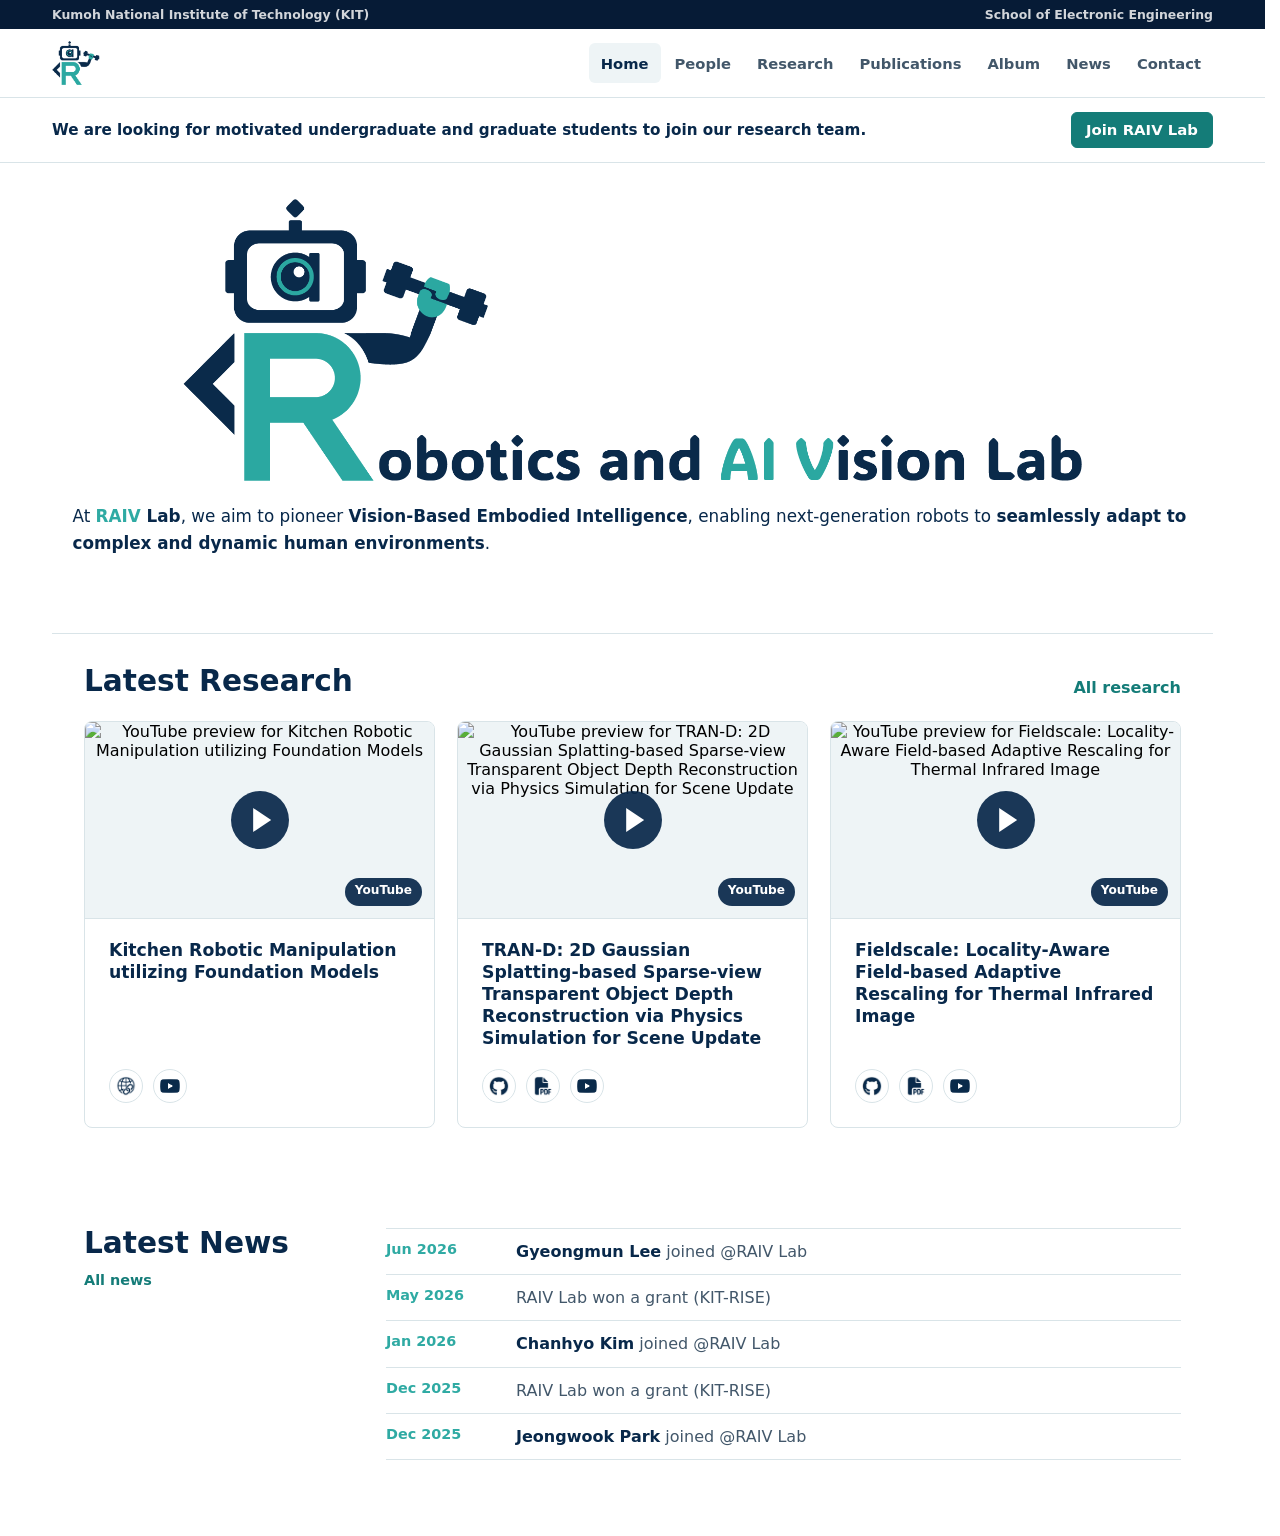
==== index.html @ 07d9d57b "init" ====
<!doctype html>
<html lang="en">
  <head>
    <meta charset="utf-8" />
    <meta name="viewport" content="width=device-width, initial-scale=1" />
    <title>RAIV Lab | Robotics and AI Vision Lab</title>
    <meta
      name="description"
      content="Robotics and AI Vision Lab at Kumoh National Institute of Technology."
    />
    <link rel="icon" href="assets/favicon.svg" type="image/svg+xml" />
    <link rel="stylesheet" href="styles.css?v=20260625-06-header-logo" />
  </head>
  <body data-page="home">
    <header class="site-header" data-header data-render="site-header"></header>

    <main>
      <section class="home-recruiting" data-render="recruiting" aria-label="Recruiting"></section>

      <section class="home-hero" aria-labelledby="hero-title">
        <div class="section-inner">
          <div class="hero-copy" data-render="home-hero"></div>
        </div>
      </section>

      <section class="section home-research-latest">
        <div class="section-inner">
          <div class="home-section-rule home-research-panel">
            <div class="section-heading spread" data-render="section-heading" data-section="latestResearch"></div>
            <div
              class="project-grid home-research-grid"
              data-render="projects"
              data-source="video-research"
              data-limit="3"
            ></div>
          </div>
        </div>
      </section>

      <section class="section home-news">
        <div class="section-inner">
          <div class="home-section-rule home-news-layout">
            <div class="section-heading" data-render="section-heading" data-section="latestNews"></div>
            <ol class="timeline news-list-simple" data-render="news" data-limit="5"></ol>
          </div>
        </div>
      </section>
    </main>
    <script src="data/site.js?v=20260625-07-refactor"></script>
    <script src="scripts/core.js?v=20260625-07-refactor"></script>
    <script src="scripts/media.js?v=20260625-07-refactor"></script>
    <script src="scripts/render-global.js?v=20260625-07-refactor"></script>
    <script src="scripts/render-projects.js?v=20260625-07-refactor"></script>
    <script src="scripts/render-people.js?v=20260625-07-refactor"></script>
    <script src="scripts/render-publications.js?v=20260625-07-refactor"></script>
    <script src="scripts/render-news.js?v=20260625-07-refactor"></script>
    <script src="scripts/render-pages.js?v=20260625-07-refactor"></script>
    <script src="scripts/main.js?v=20260625-07-refactor"></script>
  </body>
</html>
---- styles.css ----
@import url("styles/00-foundation.css");
@import url("styles/10-home.css");
@import url("styles/20-components.css");
@import url("styles/30-pages.css");
@import url("styles/90-responsive.css");
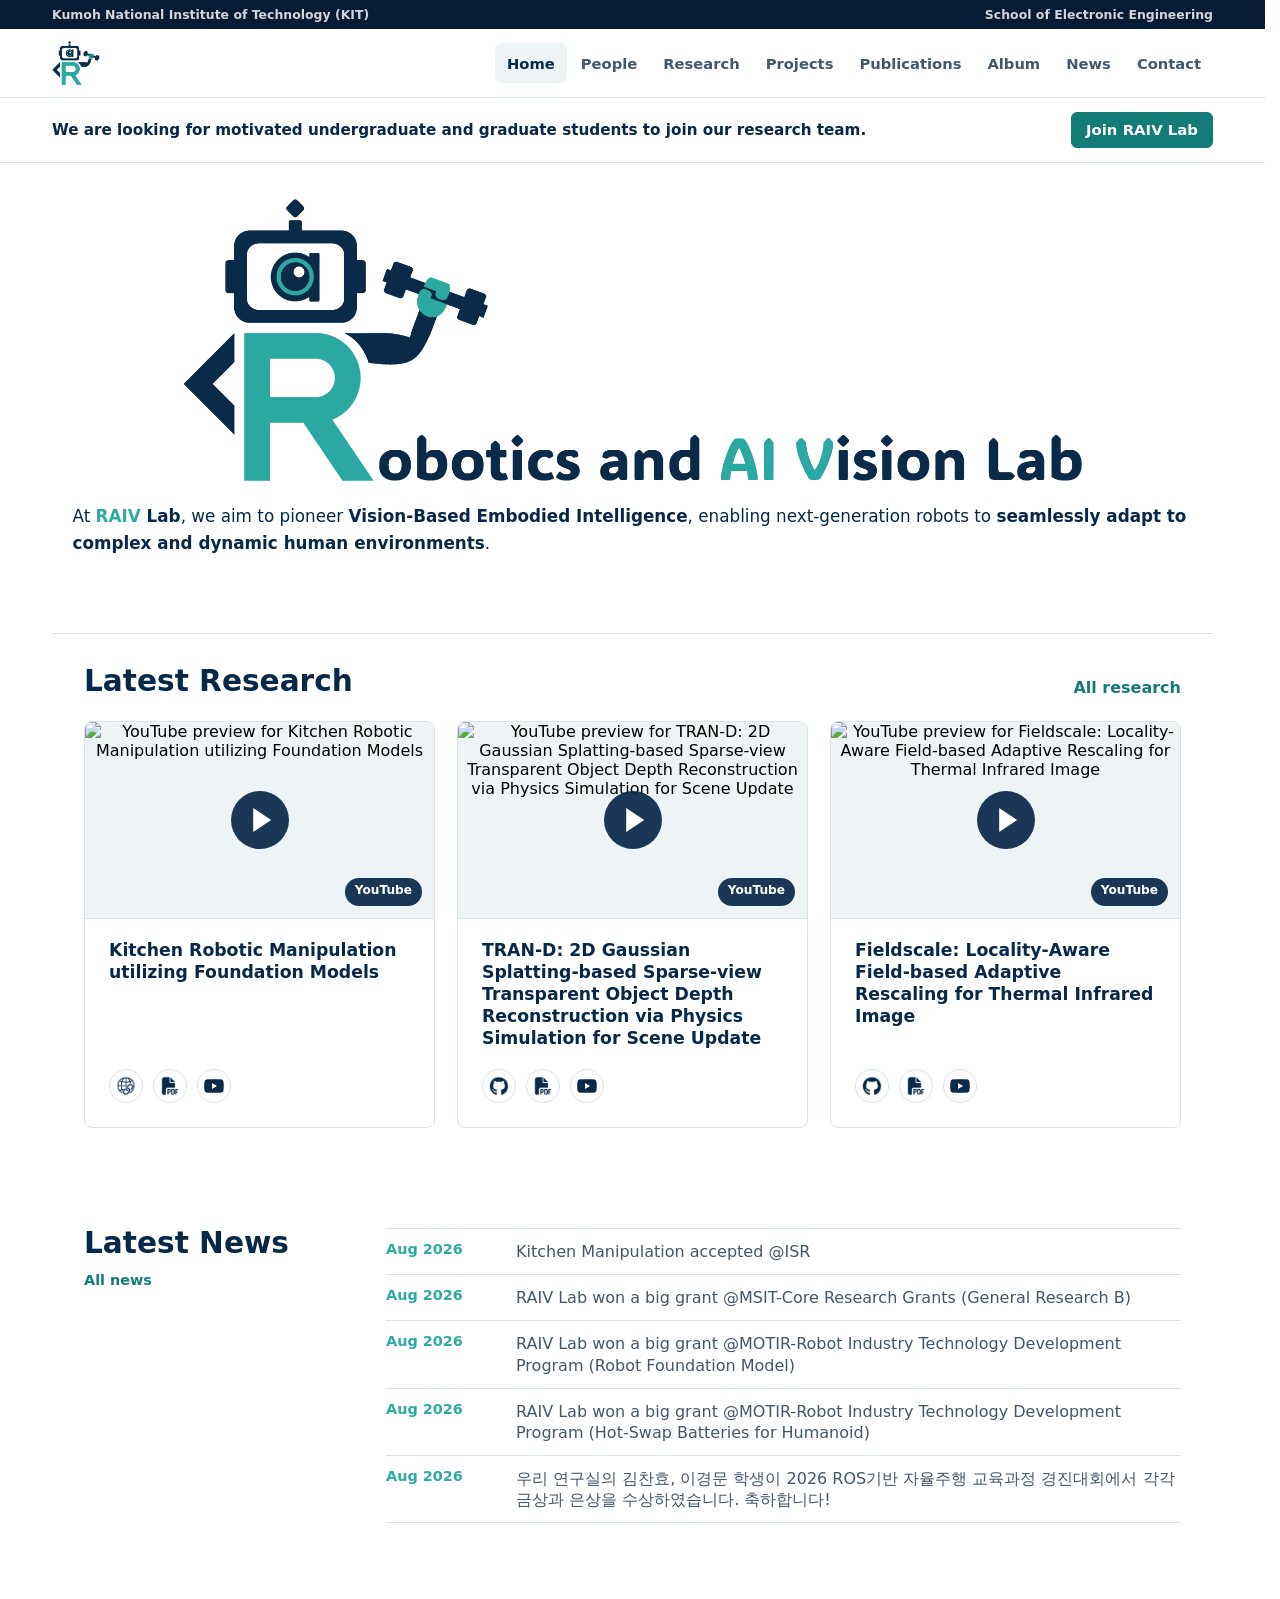
==== commit 9eafa0e7: "update" ====
--- a/index.html
+++ b/index.html
@@ -9,7 +9,7 @@
       content="Robotics and AI Vision Lab at Kumoh National Institute of Technology."
     />
     <link rel="icon" href="assets/favicon.svg" type="image/svg+xml" />
-    <link rel="stylesheet" href="styles.css?v=20260625-06-header-logo" />
+    <link rel="stylesheet" href="styles.css?v=20260901-projects" />
   </head>
   <body data-page="home">
     <header class="site-header" data-header data-render="site-header"></header>
@@ -46,15 +46,15 @@
         </div>
       </section>
     </main>
-    <script src="data/site.js?v=20260625-07-refactor"></script>
-    <script src="scripts/core.js?v=20260625-07-refactor"></script>
-    <script src="scripts/media.js?v=20260625-07-refactor"></script>
-    <script src="scripts/render-global.js?v=20260625-07-refactor"></script>
-    <script src="scripts/render-projects.js?v=20260625-07-refactor"></script>
-    <script src="scripts/render-people.js?v=20260625-07-refactor"></script>
-    <script src="scripts/render-publications.js?v=20260625-07-refactor"></script>
-    <script src="scripts/render-news.js?v=20260625-07-refactor"></script>
-    <script src="scripts/render-pages.js?v=20260625-07-refactor"></script>
-    <script src="scripts/main.js?v=20260625-07-refactor"></script>
+    <script src="data/site.js?v=20260901-projects"></script>
+    <script src="scripts/core.js?v=20260901-projects"></script>
+    <script src="scripts/media.js?v=20260901-projects"></script>
+    <script src="scripts/render-global.js?v=20260901-projects"></script>
+    <script src="scripts/render-projects.js?v=20260901-projects"></script>
+    <script src="scripts/render-people.js?v=20260901-projects"></script>
+    <script src="scripts/render-publications.js?v=20260901-projects"></script>
+    <script src="scripts/render-news.js?v=20260901-projects"></script>
+    <script src="scripts/render-pages.js?v=20260901-projects"></script>
+    <script src="scripts/main.js?v=20260901-projects"></script>
   </body>
 </html>
--- a/styles.css
+++ b/styles.css
@@ -1,5 +1,5 @@
-@import url("styles/00-foundation.css");
-@import url("styles/10-home.css");
-@import url("styles/20-components.css");
-@import url("styles/30-pages.css");
-@import url("styles/90-responsive.css");
+@import url("styles/00-foundation.css?v=20260901-projects");
+@import url("styles/10-home.css?v=20260901-projects");
+@import url("styles/20-components.css?v=20260901-projects");
+@import url("styles/30-pages.css?v=20260901-projects");
+@import url("styles/90-responsive.css?v=20260901-projects");
